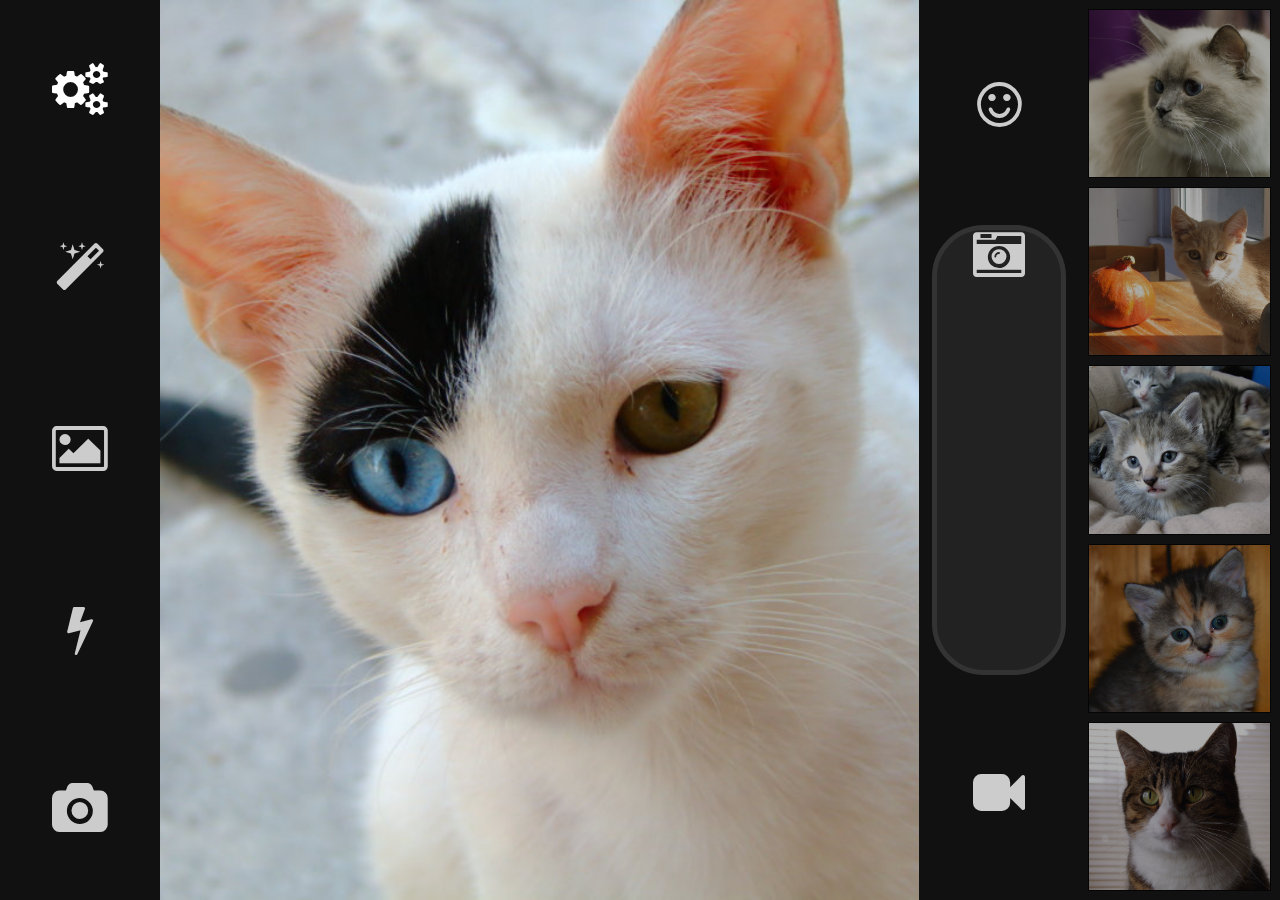
==== index.html @ 13704bec "Erster Commit, Zwischenspeicherung" ====
<!doctype html>
<html>
<head>
  <meta charset="utf-8">
  <title>Foto-App</title>
  <link rel="stylesheet" href="assets/css/icons.css">
  <link rel="stylesheet" href="style-lösung.css">
</head>
<body>

<main>

  <section class="toolbar">
    <button class="settings"><span></span></button>
    <button class="effects"><span></span></button>
    <button class="mode"><span></span></button>
    <button class="flash"><span></span></button>
    <button class="camera"><span></span></button>
  </section>

  <section class="photo"></section>

  <section class="toolbar">
    <button class="face"><span></span></button>
    <button class="snap"><span></span></button>
    <button class="video"><span></span></button>
  </section>

  <section class="gallery">
    <div></div>
    <div></div>
    <div></div>
    <div></div>
    <div></div>
  </section>

</main>

<script src="assets/prefixfree.min.js"></script>
</body>
</html>
---- style-lösung.css ----
/* Basics */
html, body, main {
  font-size: 1vmin;
  height: 100%;
  width: 100%;
  margin: 0;
  padding: 0;
}
.toolbar, .gallery {
  background: #111;
  transition: all 500ms;
}
button {
  transition: all 500ms;
  appearance: none;
  background: none;
  border: none;
  margin: 0;
}

/* Icons */
@font-face {
  font-family: 'icons';
  src: url('assets/font/font/icons.eot?2742526');
  src: url('assets/font/font/icons.eot?2742526#iefix') format('embedded-opentype'),
       url('assets/font/font/icons.woff?2742526') format('woff'),
       url('assets/font/font/icons.ttf?2742526') format('truetype'),
       url('assets/font/font/icons.svg?2742526#icons') format('svg');
  font-weight: normal;
  font-style: normal;
}
button span {
  font-size: 5.75rem;
  font-family: 'icons';
  font-style: normal;
  font-weight: normal;
  speak: none;
  line-height: 1em;
  color: #CCC;
}
button:hover span {
  color: #FFF;
}
button.settings span:before { content: '\e800'; } /* Zahnrad */
button.effects span:before { content: '\e801'; }  /* Zauberey */
button.mode span:before { content: '\e804'; }     /* Aufnahmemodus */
button.flash span:before { content: '\e802'; }    /* Blitz */
button.camera span:before { content: '\e803'; }   /* Kamera-Wahl */
button.face span:before { content: '\e806'; }     /* Gesichtserkennung */
button.snap span:before { content: '\e805'; }     /* Foto machen! */
button.video span:before { content: '\e807'; }    /* Video aufnehmen */
button.snap {
  position: relative;
}
button.snap span {
  display: block;
  position: absolute;
  top: 0.25em;
  left: 0.25em;
  right: 0.25em;
  bottom: 0.25em;
  border-radius: 1em;
  background: #222;
  border: 0.1em solid #333;
}


/* Katzenbilder */
.photo {
  background: url(assets/2.jpg) center center / cover no-repeat;
}
.gallery div {
  background-position: center center;
  background-size: cover;
  background-repeat: no-repeat;
  border: 0.1em solid #000;
  opacity: 0.65;
  transition: opacity 500ms;
}
.gallery div:hover {
  opacity: 1;
}
.gallery div:nth-child(1) { background-image: url(assets/1.jpg); }
.gallery div:nth-child(2) { background-image: url(assets/3.jpg); }
.gallery div:nth-child(3) { background-image: url(assets/4.jpg); }
.gallery div:nth-child(4) { background-image: url(assets/5.jpg); }
.gallery div:nth-child(5) { background-image: url(assets/6.jpg); }


/*
  Ab hier weiter machen!
  ======================
*/

/* Basis-Anordnung mit Flexbox */
main {
  display: flex;
}
.toolbar {
  flex: 160px 0 0;
}
.photo {
  flex: auto 1 1;
}
.gallery {
  flex: 15% 0 0;
  display: flex;
}

/* Buttons in den Toolbars */
.toolbar {
  display: flex;
  justify-content: space-between;
}
.toolbar button {
  flex: auto 1 1;
}
.toolbar button.snap {
  flex-grow: 3;
}

/* Bilder in der Galerie */
.gallery {
  padding: 0.5em;
}
.gallery div {
  flex-grow: 1;
  margin: 0.5em;
}


/* Querformat (Basis-Anordnung) */
main {
  flex-direction: row;
}
.toolbar, .gallery {
  flex-direction: column;
}

/* Hochformat */
@media all and (max-aspect-ratio: 1/1){
  main {
    flex-direction: column;
  }
  .toolbar, .gallery {
    flex-direction: row;
  }
}

/* Kleinere Toolbars bei wenig Platz */
@media all and (max-width: 800px), all and (max-height: 800px){
  .toolbar {
    flex-basis: 128px;
  }
  .gallery {
    flex-basis: 12%;
  }
}
@media all and (max-width: 600px), all and (max-height: 600px){
  .toolbar {
    flex-basis: 96px;
  }
  .gallery {
    flex-basis: 10%;
  }
}
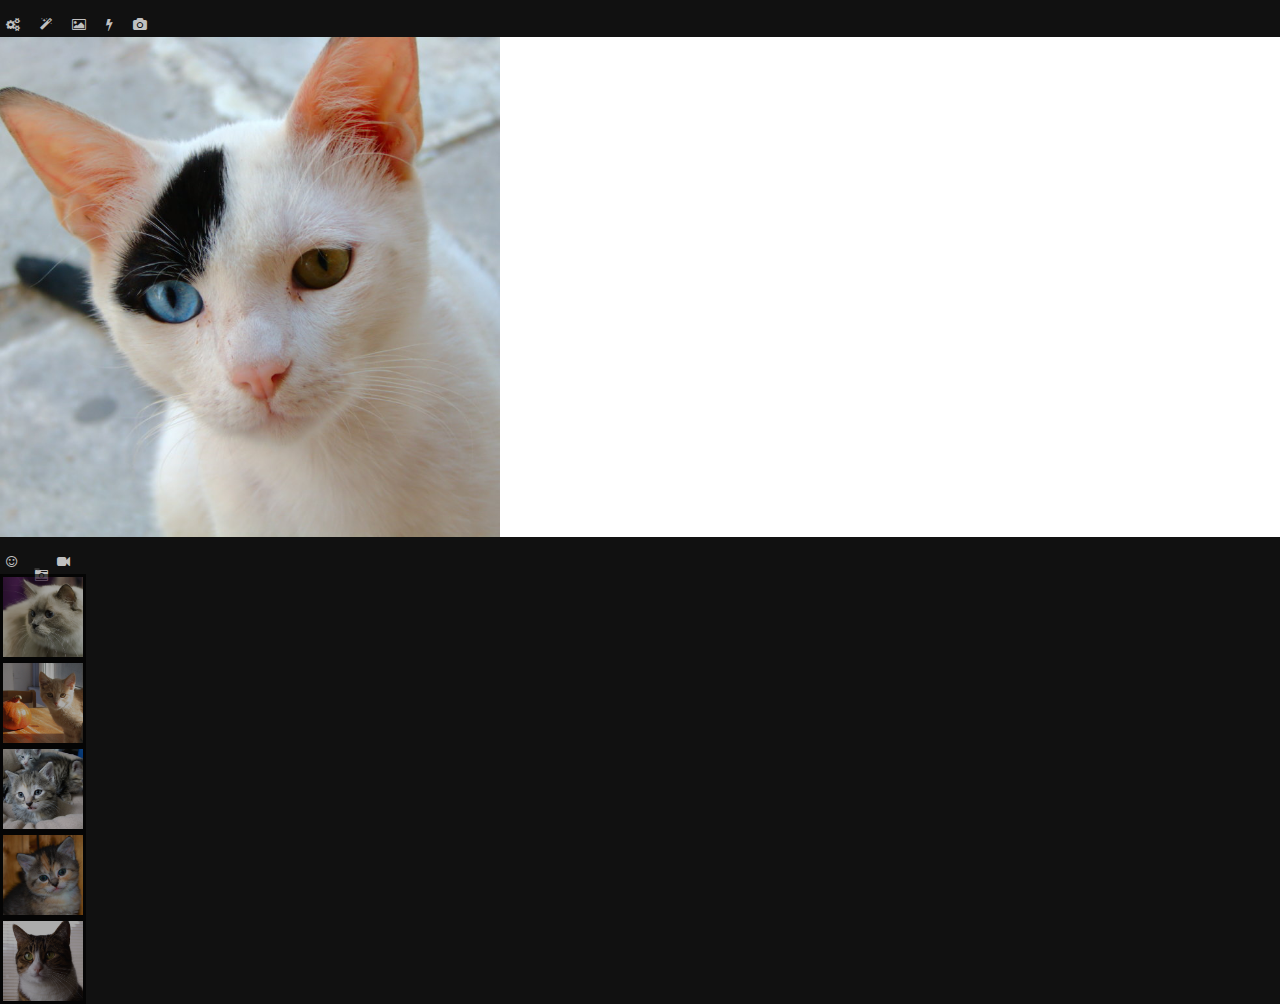
==== commit 2558d7a5: "Viewport++" ====
--- a/index.html
+++ b/index.html
@@ -3,8 +3,9 @@
 <head>
   <meta charset="utf-8">
   <title>Foto-App</title>
+  <meta name="viewport" content="width=device-width">
   <link rel="stylesheet" href="assets/css/icons.css">
-  <link rel="stylesheet" href="style-lösung.css">
+  <link rel="stylesheet" href="style.css">
 </head>
 <body>
 
--- a/style.css
+++ b/style.css
@@ -0,0 +1,105 @@
+/* Basics */
+html, body, main {
+  height: 100%;
+  width: 100%;
+  margin: 0;
+  padding: 0;
+}
+.toolbar, .gallery {
+  background: #111;
+  transition: all 500ms;
+}
+button {
+  transition: all 500ms;
+  appearance: none;
+  background: none;
+  border: none;
+  margin: 0;
+}
+
+/* Icons und Buttons */
+@font-face {
+  font-family: 'icons';
+  src: url('assets/font/font/icons.eot?2742526');
+  src: url('assets/font/font/icons.eot?2742526#iefix') format('embedded-opentype'),
+       url('assets/font/font/icons.woff?2742526') format('woff'),
+       url('assets/font/font/icons.ttf?2742526') format('truetype'),
+       url('assets/font/font/icons.svg?2742526#icons') format('svg');
+  font-weight: normal;
+  font-style: normal;
+}
+button span {
+  font-family: 'icons';
+  font-style: normal;
+  font-weight: normal;
+  speak: none;
+  color: #C0C0C0;
+}
+button:hover span {
+  color: #FFF;
+}
+button.settings span:before { content: '\e800'; } /* Zahnrad */
+button.effects span:before { content: '\e801'; }  /* Zauberey */
+button.mode span:before { content: '\e804'; }     /* Aufnahmemodus */
+button.flash span:before { content: '\e802'; }    /* Blitz */
+button.camera span:before { content: '\e803'; }   /* Kamera-Wahl */
+button.face span:before { content: '\e806'; }     /* Gesichtserkennung */
+button.snap span:before { content: '\e805'; }     /* Foto machen! */
+button.video span:before { content: '\e807'; }    /* Video aufnehmen */
+
+/* Sonderfall Foto-Button */
+button.snap {
+  position: relative;
+}
+button.snap span {
+  position: absolute;
+  top: 0.25em;
+  left: 0.25em;
+  right: 0.25em;
+  bottom: 0.25em;
+  border-radius: 1em;
+  background: #222;
+  border: 0.1em solid #333;
+}
+
+
+/* Katzenbilder */
+.photo {
+  background: url(assets/2.jpg) center center / cover no-repeat;
+}
+.gallery div {
+  background-position: center center;
+  background-size: cover;
+  background-repeat: no-repeat;
+  border: 0.1em solid #000;
+  opacity: 0.65;
+  transition: opacity 500ms;
+}
+.gallery div:hover {
+  opacity: 1;
+}
+.gallery div:nth-child(1) { background-image: url(assets/1.jpg); }
+.gallery div:nth-child(2) { background-image: url(assets/3.jpg); }
+.gallery div:nth-child(3) { background-image: url(assets/4.jpg); }
+.gallery div:nth-child(4) { background-image: url(assets/5.jpg); }
+.gallery div:nth-child(5) { background-image: url(assets/6.jpg); }
+
+
+/*
+  Ab hier weiter machen!
+  ======================
+*/
+
+html {
+  font-size: 32px;
+}
+
+.photo {
+  width: 500px;
+  height: 500px;
+}
+
+.gallery div {
+  height: 80px;
+  width: 80px;
+}